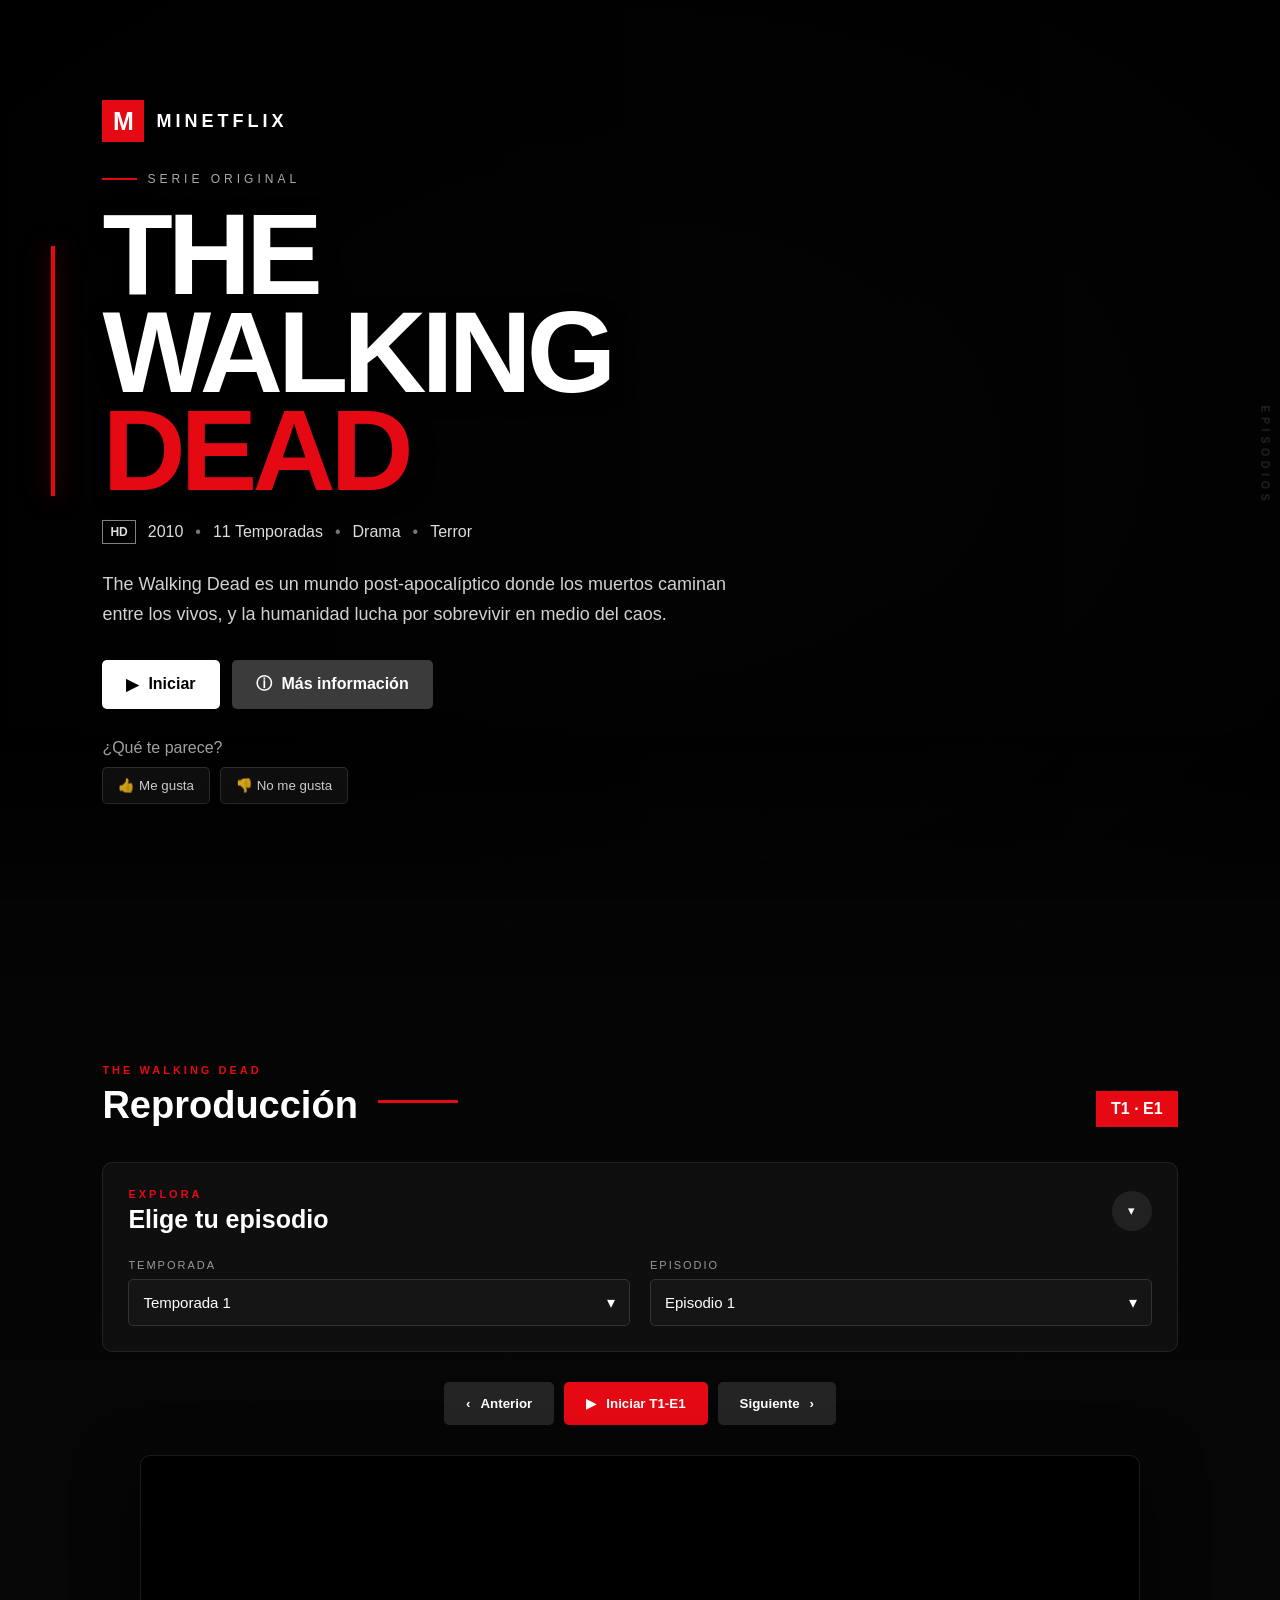
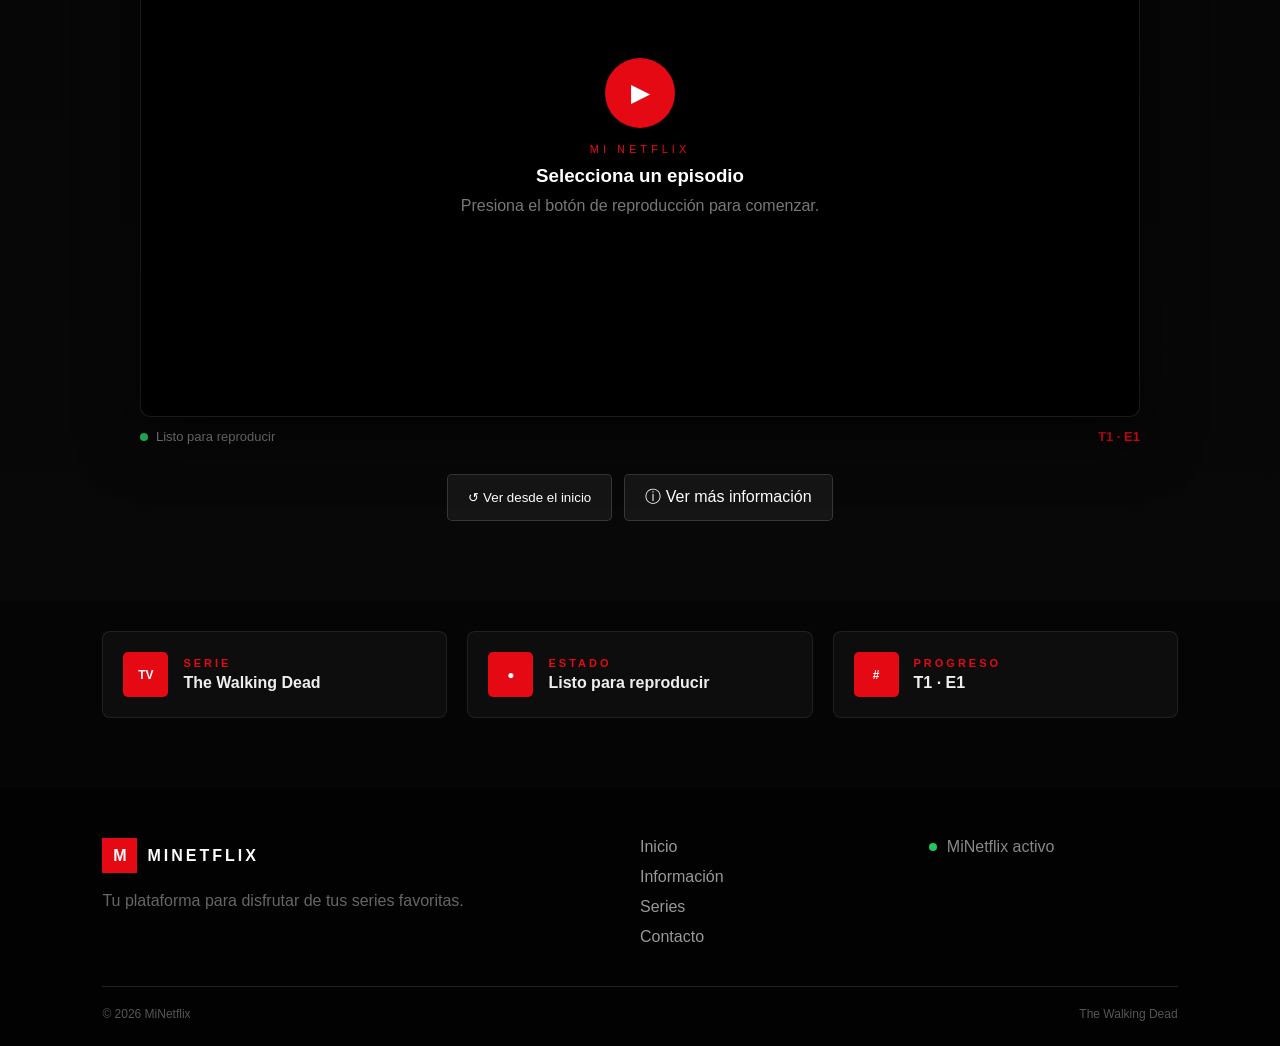
==== Serie1/index.html @ 56faf39b "commit" ====
<!DOCTYPE html>
<html lang="es">

<head>

    <meta charset="UTF-8">

    <meta
        name="viewport"
        content="width=device-width, initial-scale=1.0"
    >

    <meta
        name="theme-color"
        content="#050505"
    >

    <meta
        name="description"
        content="The Walking Dead - MiNetflix"
    >

    <title>
        The Walking Dead | MiNetflix
    </title>

    <link
        rel="stylesheet"
        href="styles.css"
    >

</head>


<body>


    <!-- =========================================================
         FONDO / TRAILER
    ========================================================== -->

    <div class="video-trailer">

        <video
            id="trailer"
            autoplay
            loop
            muted
            playsinline
            preload="auto"
        >

            <source
                src="peli/The Walking.mp4"
                type="video/mp4"
            >

            Tu navegador no soporta video.

        </video>

        <div class="trailer-overlay"></div>

        <div class="trailer-vignette"></div>

    </div>



    <!-- =========================================================
         FONDO DEL VIDEO DEL EPISODIO
    ========================================================== -->

    <div
        class="video-background"
        id="videoBackground"
    >

        <video
            id="videoPlayer"
            muted
            playsinline
            preload="metadata"
        >

            <source
                src="peli/TEMPORADA 1/TH3 W4LK1N1x01.mp4"
                type="video/mp4"
            >

        </video>

        <div class="background-overlay"></div>

    </div>



    <!-- =========================================================
         CONTENEDOR PRINCIPAL
    ========================================================== -->

    <main class="serie-container">



        <!-- =====================================================
             HERO
        ====================================================== -->

        <section class="hero-section">


            <!-- Línea decorativa lateral -->

            <div class="hero-red-line"></div>



            <div class="hero-content">


                <!-- =================================================
                     MARCA
                ================================================== -->

                <div class="serie-brand">

                    <span class="brand-mark">
                        M
                    </span>

                    <span class="brand-name">
                        MINETFLIX
                    </span>

                </div>



                <!-- =================================================
                     SERIE ORIGINAL
                ================================================== -->

                <div class="original-label">

                    <span class="original-line"></span>

                    <span>
                        SERIE ORIGINAL
                    </span>

                </div>



                <!-- =================================================
                     TITULO
                ================================================== -->

                <h1 class="serie-title">

                    <span>
                        THE
                    </span>

                    <span>
                        WALKING
                    </span>

                    <span>
                        DEAD
                    </span>

                </h1>



                <!-- =================================================
                     META
                ================================================== -->

                <div class="serie-meta">


                    <span class="quality">
                        HD
                    </span>


                    <span>
                        2010
                    </span>


                    <span class="dot">
                        •
                    </span>


                    <span>
                        11 Temporadas
                    </span>


                    <span class="dot">
                        •
                    </span>


                    <span>
                        Drama
                    </span>


                    <span class="dot">
                        •
                    </span>


                    <span>
                        Terror
                    </span>


                </div>



                <!-- =================================================
                     DESCRIPCION
                ================================================== -->

                <div class="serie-description">

                    <p>
                        The Walking Dead es un mundo post-apocalíptico
                        donde los muertos caminan entre los vivos,
                        y la humanidad lucha por sobrevivir en medio
                        del caos.
                    </p>

                </div>



                <!-- =================================================
                     ACCIONES PRINCIPALES
                ================================================== -->

                <div class="hero-actions">


                    <button
                        id="heroStartButton"
                        class="hero-play-button"
                        onclick="startEpisode()"
                        type="button"
                    >

                        <span class="play-symbol">
                            ▶
                        </span>

                        <strong id="heroStartButtonText">
                            Iniciar
                        </strong>

                    </button>



                    <a
                        href="./episodios/Untitled-1.html"
                        class="hero-info-button"
                    >

                        <span class="info-symbol">
                            ⓘ
                        </span>

                        <span>
                            Más información
                        </span>

                    </a>


                </div>



                <!-- =================================================
                     REACCIONES
                ================================================== -->

                <div class="reaction-area">


                    <span class="reaction-question">
                        ¿Qué te parece?
                    </span>


                    <div class="like-dislike-buttons">


                        <button
                            id="likeButton"
                            class="reaction-button"
                            type="button"
                            onclick="setReaction('like')"
                        >

                            <span class="reaction-icon">
                                👍
                            </span>

                            <span>
                                Me gusta
                            </span>

                        </button>



                        <button
                            id="dislikeButton"
                            class="reaction-button"
                            type="button"
                            onclick="setReaction('dislike')"
                        >

                            <span class="reaction-icon">
                                👎
                            </span>

                            <span>
                                No me gusta
                            </span>

                        </button>


                    </div>


                </div>


            </div>



            <!-- =================================================
                 FADE INFERIOR
            ================================================== -->

            <div class="hero-bottom-fade"></div>


        </section>



        <!-- =====================================================
             SECCION DE EPISODIOS
        ====================================================== -->

        <section class="episode-section">



            <!-- =================================================
                 CABECERA
            ================================================== -->

            <div class="section-heading">


                <div class="heading-left">


                    <span class="section-kicker">
                        THE WALKING DEAD
                    </span>


                    <div class="section-title-row">

                        <h2>
                            Reproducción
                        </h2>

                        <span class="heading-red-line"></span>

                    </div>


                </div>



                <div
                    class="current-episode-badge"
                    id="currentEpisodeBadge"
                >
                    T1 · E1
                </div>


            </div>



            <!-- =================================================
                 EXPLORADOR DE EPISODIOS
            ================================================== -->

            <div class="episode-explorer">


                <div class="explorer-header">


                    <div>


                        <span class="explorer-kicker">
                            EXPLORA
                        </span>


                        <h3>
                            Elige tu episodio
                        </h3>


                    </div>


                    <button
                        class="explorer-toggle"
                        type="button"
                        aria-label="Mostrar opciones"
                    >
                        ▾
                    </button>


                </div>



                <!-- =================================================
                     SELECTORES
                ================================================== -->

                <div class="episode-selectors">


                    <div class="selector-box">


                        <label for="seasonSelect">
                            TEMPORADA
                        </label>


                        <div class="select-wrapper">

                            <select
                                id="seasonSelect"
                                onchange="changeSeason()"
                            >
                            </select>

                            <span class="select-arrow">
                                ▾
                            </span>

                        </div>


                    </div>



                    <div class="selector-box">


                        <label for="episodeSelect">
                            EPISODIO
                        </label>


                        <div class="select-wrapper">

                            <select
                                id="episodeSelect"
                                onchange="changeEpisode()"
                            >
                            </select>

                            <span class="select-arrow">
                                ▾
                            </span>

                        </div>


                    </div>


                </div>


            </div>



            <!-- =================================================
                 CONTROLES DE EPISODIOS
            ================================================== -->

            <div
                id="controlsContainer"
                class="controls-container"
            >


                <button
                    class="episode-button secondary"
                    onclick="previousEpisode()"
                    type="button"
                    aria-label="Episodio anterior"
                >

                    <span class="button-icon">
                        ‹
                    </span>

                    <span>
                        Anterior
                    </span>

                </button>



                <button
                    id="startButton"
                    class="episode-button primary"
                    onclick="startEpisode()"
                    type="button"
                >

                    <span class="button-icon">
                        ▶
                    </span>

                    <span id="startButtonText">
                        Iniciar T1-E1
                    </span>

                </button>



                <button
                    class="episode-button secondary"
                    onclick="nextEpisode()"
                    type="button"
                    aria-label="Siguiente episodio"
                >

                    <span>
                        Siguiente
                    </span>

                    <span class="button-icon">
                        ›
                    </span>

                </button>


            </div>



            <!-- =================================================
                 REPRODUCTOR
            ================================================== -->

            <div class="player-section">


                <div
                    id="videoContainer"
                    class="video-container"
                >


                    <!--
                        TU JAVASCRIPT PUEDE INSERTAR EL VIDEO
                        AQUÍ COMO YA LO HACÍA.
                    -->


                    <div
                        class="player-placeholder"
                        id="playerPlaceholder"
                    >


                        <div class="placeholder-glow"></div>


                        <div class="placeholder-icon">
                            ▶
                        </div>


                        <span class="placeholder-label">
                            MI NETFLIX
                        </span>


                        <h3>
                            Selecciona un episodio
                        </h3>


                        <p>
                            Presiona el botón de reproducción
                            para comenzar.
                        </p>


                    </div>


                </div>



                <!-- Estado debajo del reproductor -->

                <div class="player-status-row">


                    <div class="player-status">


                        <span class="status-dot"></span>


                        <span id="playerStatusText">
                            Listo para reproducir
                        </span>


                    </div>



                    <div
                        class="player-current"
                        id="playerCurrent"
                    >
                        T1 · E1
                    </div>


                </div>


            </div>



            <!-- =================================================
                 ACCIONES INFERIORES
            ================================================== -->

            <div class="series-actions">


                <button
                    id="restartButton"
                    class="action-button"
                    onclick="restartToFirstEpisode()"
                    type="button"
                >

                    <span>
                        ↺
                    </span>

                    <span>
                        Ver desde el inicio
                    </span>

                </button>



                <a
                    href="./episodios/Untitled-1.html"
                    class="action-button info-action"
                >

                    <span>
                        ⓘ
                    </span>

                    <span>
                        Ver más información
                    </span>

                </a>


            </div>



        </section>



        <!-- =====================================================
             INFORMACION INFERIOR
        ====================================================== -->

        <section class="bottom-info">


            <div class="info-card">


                <div class="info-card-icon">
                    TV
                </div>


                <div class="info-card-content">


                    <span class="info-card-label">
                        SERIE
                    </span>


                    <strong>
                        The Walking Dead
                    </strong>


                </div>


            </div>



            <div class="info-card">


                <div class="info-card-icon status-icon">
                    ●
                </div>


                <div class="info-card-content">


                    <span class="info-card-label">
                        ESTADO
                    </span>


                    <strong id="watchStatus">
                        Listo para reproducir
                    </strong>


                </div>


            </div>



            <div class="info-card">


                <div class="info-card-icon">
                    #
                </div>


                <div class="info-card-content">


                    <span class="info-card-label">
                        PROGRESO
                    </span>


                    <strong id="progressText">
                        T1 · E1
                    </strong>


                </div>


            </div>


        </section>



        <!-- =====================================================
             MARCA DE AGUA / LATERAL
        ====================================================== -->

        <div class="episodes-side-label">
            EPISODIOS
        </div>

<!-- =========================================================
     FOOTER
========================================================= -->

<footer class="site-footer">

    <div class="footer-inner">

        <!-- MARCA -->

        <div class="footer-brand">

            <div class="footer-logo">

                <span class="footer-logo-mark">
                    M
                </span>

                <span class="footer-logo-text">
                    MINETFLIX
                </span>

            </div>

            <p class="footer-description">
                Tu plataforma para disfrutar de tus series
                favoritas.
            </p>

        </div>


        <!-- ENLACES -->

        <div class="footer-links">

            <a
                href="./index.html"
                class="footer-link"
            >
                Inicio
            </a>

            <a
                href="./episodios/Untitled-1.html"
                class="footer-link"
            >
                Información
            </a>

            <a
                href="#"
                class="footer-link"
            >
                Series
            </a>

            <a
                href="#"
                class="footer-link"
            >
                Contacto
            </a>

        </div>


        <!-- ESTADO -->

        <div class="footer-status">

            <span class="footer-status-dot"></span>

            <span>
                MiNetflix activo
            </span>

        </div>

    </div>


    <!-- LINEA -->

    <div class="footer-divider"></div>


    <!-- PARTE INFERIOR -->

    <div class="footer-bottom">

        <span>
            © 2026 MiNetflix
        </span>

        <span>
            The Walking Dead
        </span>

    </div>

  </footer>

    </main>



<!-- =====================================================
     JAVASCRIPT
====================================================== -->

<script>

const currentSeries = 'serie1';


const series = {

    serie1: [

        [

            'https://drive.google.com/file/d/10iwokJQTSfM4sMKeqRSfBfL3UiuZ5xJe/preview',

            'https://drive.google.com/file/d/1sa1iv9ZF-YVDRFaNLY4q-31tqRcF4Ok9/preview',

            'https://drive.google.com/file/d/1CRsCkE2aUjQfQ7mSIPUBDTTz7j-4poSt/preview',

            'https://drive.google.com/file/d/1E1PRClq9_tDZxxZ_yXZrAjKvzoMj4Lpq/preview',

            'https://drive.google.com/file/d/1K-YXMC4PB3Mpvi-6TZPH2fsUYoED3VcG/preview',

            'https://drive.google.com/file/d/1BsfJGBmIJZTt4QFh2Zu01-hW89koo1vU/preview'

        ],


        [

            'https://drive.google.com/file/d/1FMcT_o4X1m-YQJeloquHrmCdRryrX4Re/preview',

            'https://drive.google.com/file/d/1brmJuHJm5Vy5YcfAAF1fON4nQMiNaOe4/preview',

            'https://drive.google.com/file/d/1mdIr1y6ljEHnJG77ALxEmU_DGynnJHRE/preview',

            'https://drive.google.com/file/d/10Fjv5yZsKif4nwOcHjk6Jx3yGflj9Uoa/preview',

            'https://drive.google.com/file/d/1ZLbQFUeb9IsoXqxc2a3Iq9fPx0fIYelL/preview',

            'https://drive.google.com/file/d/1dsKO2xrlLY9yPMI8jWvkgridg1a-Ul6x/preview',

            'https://drive.google.com/file/d/1etxT9gpXdImzngdFavYj4PfXBvxBVS0z/preview',

            'https://drive.google.com/file/d/1C00Qr-4EaV0z208dLxE38sFjQ0lyrq4Y/preview',

            'https://drive.google.com/file/d/1aaNCXRurnrNEeO2SlxvVrzYXFRMH_F6z/preview',

            'https://drive.google.com/file/d/1lMsuXRCfNyTzYyyX6A5r_6qZtwxobl0T/preview',

            'https://drive.google.com/file/d/1LN1D0yM5krZvchCEZpotJz8Adekak2Iy/preview',

            'https://drive.google.com/file/d/1lZir9Oz-9gqvIMqM7B9e--dVGraRBUb4/preview',

            'https://drive.google.com/file/d/1j0tvdUf6EvBcbndSq-fDMtHc4_JQ5jc5/preview'

        ],


        [

            'https://drive.google.com/file/d/1nLYdRWu6t1ywKEY_8gCMOXzPVw6bx6ks/preview',

            'https://drive.google.com/file/d/17KdvbnPh0YDO6zmgDvZUWiiy853jCfRx/preview',

            'https://drive.google.com/file/d/1bvBf4TTN63L93PF6MXm-Efz7j9kf8d1H/preview',

            'https://drive.google.com/file/d/1tL3xGYF_iaCDcZK8vrBc55voPWi6oZAA/preview',

            'https://drive.google.com/file/d/1i68N9Tvorh70mirWLNW9RxKmDG291PGB/preview',

            'https://drive.google.com/file/d/1bgktLFYlRAIBYXUyifHhDvf8ipVoENRi/preview',

            'https://drive.google.com/file/d/1unwjed_yfCHLnZsRcDM8ua3IuAEIkaVd/preview',

            'https://drive.google.com/file/d/1nVhLkn0E11sjl9cePCk0Gg1hjAcNoB1A/preview',

            'https://drive.google.com/file/d/1eByDIKtCA8wEUyFdxQQRmnT4ySwQn2Pg/preview',

            'https://drive.google.com/file/d/1R9oLhSDemJP-_2k8NF0wio9Kwsw46gTt/preview',

            'https://drive.google.com/file/d/1MWPymtjw9EB22odjJIJEUeWB_ygEjy7M/preview',

            'https://drive.google.com/file/d/1GYI2djBEDFTzBsYqWSIRs2tQO4yuDrxh/preview',

            'https://drive.google.com/file/d/1gBMOMpri1AUrkXkxgshU1EMlIZwo2oj7/preview',

            'https://drive.google.com/file/d/1IBmNDq1Pzg6AAIjWrdtg9EhDxKC4SgFT/preview',

            'https://drive.google.com/file/d/14v2sN8jGmBnls7tjgTIjdiF_pDv_YFXb/preview',

            'https://drive.google.com/file/d/1_psdIMGSM117wfIAe2h80Zj8CpP3t3wd/preview'

        ],


        [

            'https://drive.google.com/file/d/1i1vyb8c2UJq4QW0jfO96DNXGcAJMFYsG/preview',

            'https://drive.google.com/file/d/1EREYUv7NPOLaIBWfwUPxANpuNuRRVMMH/preview',

            'https://drive.google.com/file/d/1pUVLiW0rV1JnM5pO6cYb_Bs6iqGM1n2W/preview',

            'https://drive.google.com/file/d/1mu3ena4txIGTLNVg5iCrCL17C6WMCJ6Q/preview',

            'https://drive.google.com/file/d/1TcgAog4pwBeGks3DCfgGPujSAcvqinPl/preview',

            'https://drive.google.com/file/d/1pmGhqtgzFKa--liJNv4EKLUG6147q9tN/preview',

            'https://drive.google.com/file/d/1AIrsWBLzPiKq4EqOFTpniXl-OFMV-4I6/preview',

            'https://drive.google.com/file/d/1_lh2DuesbyO2EHK9iP2L49KNweTpS78j/preview',

            'https://drive.google.com/file/d/1nhSYctpatL22deYg2DEGEB7_SZL22TIE/preview',

            'https://drive.google.com/file/d/1d5ny61aoUnNL5RzZig0BZ6clCnDzoIHA/preview',

            'https://drive.google.com/file/d/1SpRCWhd7nOdDrdCiAmA8NE_GG2LAwp4f/preview',

            'https://drive.google.com/file/d/1afHcsxWPueBWzuu8-Vb6g9kcW6I1S5N9/preview',

            'https://drive.google.com/file/d/17MfYuTK0juquVEGenDM_nlZQsCuvKVre/preview',

            'https://drive.google.com/file/d/1E6sHZ_KIWxc9GVWTpIDIQrpsjMHhV4cj/preview',

            'https://drive.google.com/file/d/1WEU94g8j5zIjefXIG56cptN6gYwOdhGT/preview',

            'https://drive.google.com/file/d/1T0ZNys-Vju0yFUmwuqNJJhX8ExDSyw0P/preview'

        ],


        [

            'https://drive.google.com/file/d/1yW5YGH2qmkM-BC_g9FDgzJsvfZLtNPAU/preview',

            'https://drive.google.com/file/d/11Bl3vicSzapkWyEo-Y8aGTWlnNfmKV8v/preview',

            'https://drive.google.com/file/d/1QwUqyBKoMrXAf1EAlOcHQxxJIld_NshJ/preview',

            'https://drive.google.com/file/d/1qpyC0JnpI7mPlqdiEL0ECcCBbFQJFzpd/preview',

            'https://drive.google.com/file/d/1ocx_T9gnMylEPmNeWKBLo_Q5Ffek4E0H/preview',

            'https://drive.google.com/file/d/1-imzrpHjPJy8szTKe9kpZ32B_XmrRiEk/preview'

        ],


        [

            'https://drive.google.com/file/d/1kI6YSFp3V49qO3lQRlq4DDVSNjlfx1Po/preview',

            'https://drive.google.com/file/d/1k4YNBCZB1BA0B_X_7ofdKhF01CpOUm77/preview',

            'https://drive.google.com/file/d/1ddeWw1yGAxzoXeQQQjjMNU_RVvmKOXUG/preview',

            'https://drive.google.com/file/d/1drDMz_5A6MsMIlNlK0lj_W08GgWrxJnX/preview',

            'https://drive.google.com/file/d/1xGJWSTpgNHSHalujZhZ-1udXfbIyUpmD/preview',

            'https://drive.google.com/file/d/1q3lRr9Om11cbWGiFV8Za7ac5dmZYjNop/preview',

            'https://drive.google.com/file/d/1-hhfIM4qMoZzY8xN_A1YMzNw5zJXQ8qo/preview',

            'https://drive.google.com/file/d/1t84qqQyYTGJE89kr_xpRBqg_m5CyRfy5/preview',

            'https://drive.google.com/file/d/1ssc7Uq7f-OIYTM90WHSiE4dXm1Zt7Jxs/preview',

            'https://drive.google.com/file/d/1Ddpia9odzA7vVRH-te9KGjgRpFo2d7Qt/preview',

            'https://drive.google.com/file/d/1AiW2iVMEpJWkf5EKw9NDt-Kx8FvPPawJ/preview',

            'https://drive.google.com/file/d/1y9uMW1Hv3Jtuxuvdvo_U0iIB9q7Gnpfc/preview',

            'https://drive.google.com/file/d/1C3LYlrgy21kR4vBjXmzfOXrbMFIbkGAi/preview',

            'https://drive.google.com/file/d/14UKjc2axj9Diab6VdslmkHTrCpFicivQ/preview',

            'https://drive.google.com/file/d/18lmMoWJdzA8RKfu0jm0NXec40appWRsc/preview',

            'https://drive.google.com/file/d/1RaydkvXAjiQvb9fIIcCKQV-dRJFCU0ll/preview'

        ]

    ]

};



let currentEpisode =
    getCurrentEpisode();


let currentVideo = null;



/* =====================================================
   TOTAL DE EPISODIOS
====================================================== */

function getTotalEpisodes() {

    return series[currentSeries].reduce(
        (total, season) => total + season.length,
        0
    );

}



/* =====================================================
   EPISODIO GUARDADO
====================================================== */

function getCurrentEpisode() {

    const saved =
        localStorage.getItem(
            `${currentSeries}_currentEpisode`
        );

    const number =
        saved ? parseInt(saved, 10) : 1;

    if (
        !Number.isFinite(number) ||
        number < 1 ||
        number > getTotalEpisodes()
    ) {

        return 1;

    }

    return number;

}



/* =====================================================
   GUARDAR EPISODIO
====================================================== */

function saveCurrentEpisode() {

    localStorage.setItem(
        `${currentSeries}_currentEpisode`,
        currentEpisode
    );

}



/* =====================================================
   OBTENER TEMPORADA / EPISODIO
====================================================== */

function getEpisodeInfo(globalEpisode) {

    let remaining =
        globalEpisode;

    for (
        let seasonIndex = 0;
        seasonIndex < series[currentSeries].length;
        seasonIndex++
    ) {

        const season =
            series[currentSeries][seasonIndex];


        if (
            remaining <= season.length
        ) {

            return {

                seasonIndex,

                episodeIndex:
                    remaining - 1

            };

        }


        remaining -= season.length;

    }


    return {

        seasonIndex: 0,

        episodeIndex: 0

    };

}



/* =====================================================
   CONVERTIR TEMPORADA + EPISODIO
   A NUMERO GLOBAL
====================================================== */

function getGlobalEpisode(
    seasonIndex,
    episodeIndex
) {

    let number = 0;


    for (
        let i = 0;
        i < seasonIndex;
        i++
    ) {

        number +=
            series[currentSeries][i].length;

    }


    number +=
        episodeIndex + 1;


    return number;

}



/* =====================================================
   CREAR SELECTOR DE TEMPORADAS
====================================================== */

function populateSeasonSelect() {

    const select =
        document.getElementById(
            'seasonSelect'
        );


    select.innerHTML = '';


    series[currentSeries].forEach(
        (season, index) => {

            const option =
                document.createElement(
                    'option'
                );


            option.value =
                index;


            option.textContent =
                `Temporada ${index + 1}`;


            select.appendChild(option);

        }
    );

}



/* =====================================================
   CREAR SELECTOR DE EPISODIOS
====================================================== */

function populateEpisodeSelect(
    seasonIndex,
    selectedEpisode = null
) {

    const select =
        document.getElementById(
            'episodeSelect'
        );


    select.innerHTML = '';


    const season =
        series[currentSeries][seasonIndex];


    season.forEach(
        (video, index) => {

            const option =
                document.createElement(
                    'option'
                );


            option.value =
                index;


            option.textContent =
                `Episodio ${index + 1}`;


            select.appendChild(option);

        }
    );


    if (
        selectedEpisode !== null
    ) {

        select.value =
            selectedEpisode;

    }

}



/* =====================================================
   ACTUALIZAR SELECTORES
====================================================== */

function updateSelectors() {

    const info =
        getEpisodeInfo(
            currentEpisode
        );


    const seasonSelect =
        document.getElementById(
            'seasonSelect'
        );


    seasonSelect.value =
        info.seasonIndex;


    populateEpisodeSelect(
        info.seasonIndex,
        info.episodeIndex
    );

}



/* =====================================================
   CAMBIAR TEMPORADA
====================================================== */

function changeSeason() {

    const seasonSelect =
        document.getElementById(
            'seasonSelect'
        );


    const seasonIndex =
        parseInt(
            seasonSelect.value,
            10
        );


    if (
        !Number.isFinite(seasonIndex)
    ) {

        return;

    }


    populateEpisodeSelect(
        seasonIndex,
        0
    );


    currentEpisode =
        getGlobalEpisode(
            seasonIndex,
            0
        );


    saveCurrentEpisode();

    updateInterface();

}



/* =====================================================
   CAMBIAR EPISODIO
====================================================== */

function changeEpisode() {

    const seasonSelect =
        document.getElementById(
            'seasonSelect'
        );


    const episodeSelect =
        document.getElementById(
            'episodeSelect'
        );


    const seasonIndex =
        parseInt(
            seasonSelect.value,
            10
        );


    const episodeIndex =
        parseInt(
            episodeSelect.value,
            10
        );


    if (
        !Number.isFinite(seasonIndex) ||
        !Number.isFinite(episodeIndex)
    ) {

        return;

    }


    currentEpisode =
        getGlobalEpisode(
            seasonIndex,
            episodeIndex
        );


    saveCurrentEpisode();

    updateInterface();

}



/* =====================================================
   INICIAR EPISODIO
====================================================== */

function startEpisode() {

    loadVideo(
        currentEpisode
    );


    const status =
        document.getElementById(
            'watchStatus'
        );


    status.textContent =
        'Reproduciendo';


    const heroButton =
        document.getElementById(
            'heroStartButton'
        );


    if (heroButton) {

        heroButton.innerHTML =
            `
            <span>▶</span>
            <strong>Reanudar</strong>
            `;

    }

}



/* =====================================================
   CARGAR VIDEO
====================================================== */

function loadVideo(
    episodeNumber
) {

    const info =
        getEpisodeInfo(
            episodeNumber
        );


    const url =
        series[currentSeries]
            [info.seasonIndex]
            [info.episodeIndex];


    const videoContainer =
        document.getElementById(
            'videoContainer'
        );


    videoContainer.innerHTML = '';


    const iframe =
        document.createElement(
            'iframe'
        );


    iframe.src =
        url;


    iframe.allow =
        'accelerometer; autoplay; clipboard-write; encrypted-media; gyroscope; picture-in-picture; fullscreen';


    iframe.setAttribute(
        'allowfullscreen',
        'true'
    );


    iframe.setAttribute(
        'loading',
        'lazy'
    );


    videoContainer.appendChild(
        iframe
    );


    videoContainer.classList.add(
        'is-playing'
    );


    currentVideo =
        iframe;


    currentEpisode =
        episodeNumber;


    saveCurrentEpisode();


    updateInterface();


    document.getElementById(
        'watchStatus'
    ).textContent =
        'Reproduciendo';


    setTimeout(
        () => {

            document.getElementById(
                'episodeSection'
            ).scrollIntoView({
                behavior: 'smooth',
                block: 'start'
            });

        },
        100
    );

}



/* =====================================================
   ANTERIOR
====================================================== */

function previousEpisode() {

    if (
        currentEpisode > 1
    ) {

        currentEpisode--;

        saveCurrentEpisode();

        updateInterface();

    }

}



/* =====================================================
   SIGUIENTE
====================================================== */

function nextEpisode() {

    const total =
        getTotalEpisodes();


    if (
        currentEpisode < total
    ) {

        currentEpisode++;

        saveCurrentEpisode();

        updateInterface();

    }

}



/* =====================================================
   REINICIAR
====================================================== */

function restartToFirstEpisode() {

    currentEpisode = 1;

    saveCurrentEpisode();

    updateInterface();


    const videoContainer =
        document.getElementById(
            'videoContainer'
        );


    videoContainer.innerHTML =
        `
        <div
            class="player-placeholder"
            id="playerPlaceholder"
        >

            <div class="placeholder-icon">
                ▶
            </div>

            <h3>
                Selecciona un episodio
            </h3>

            <p>
                Presiona el botón de reproducción
                para comenzar.
            </p>

        </div>
        `;


    videoContainer.classList.remove(
        'is-playing'
    );


    currentVideo =
        null;


    document.getElementById(
        'watchStatus'
    ).textContent =
        'Listo para reproducir';


    const heroButton =
        document.getElementById(
            'heroStartButton'
        );


    heroButton.innerHTML =
        `
        <span>▶</span>
        <strong>Iniciar</strong>
        `;

}



/* =====================================================
   ACTUALIZAR BOTON PRINCIPAL
====================================================== */

function updateStartButton() {

    const button =
        document.getElementById(
            'startButton'
        );


    const text =
        document.getElementById(
            'startButtonText'
        );


    const info =
        getEpisodeInfo(
            currentEpisode
        );


    const seasonNumber =
        info.seasonIndex + 1;


    const episodeNumber =
        info.episodeIndex + 1;


    if (
        currentEpisode === 1
    ) {

        text.textContent =
            `Iniciar T${seasonNumber}-E${episodeNumber}`;

    } else {

        text.textContent =
            `Reanudar T${seasonNumber}-E${episodeNumber}`;

    }


    button.setAttribute(
        'aria-label',
        text.textContent
    );

}



/* =====================================================
   ACTUALIZAR BADGE
====================================================== */

function updateBadge() {

    const info =
        getEpisodeInfo(
            currentEpisode
        );


    const badge =
        document.getElementById(
            'currentEpisodeBadge'
        );


    badge.textContent =
        `T${info.seasonIndex + 1} · E${info.episodeIndex + 1}`;

}



/* =====================================================
   ACTUALIZAR PROGRESO
====================================================== */

function updateProgress() {

    const info =
        getEpisodeInfo(
            currentEpisode
        );


    const progress =
        document.getElementById(
            'progressText'
        );


    progress.textContent =
        `T${info.seasonIndex + 1} · E${info.episodeIndex + 1}`;

}



/* =====================================================
   ACTUALIZAR TODO
====================================================== */

function updateInterface() {

    updateStartButton();

    updateBadge();

    updateProgress();

    updateSelectors();

}



/* =====================================================
   LIKE / DISLIKE
====================================================== */

function setReaction(
    reaction
) {

    const likeButton =
        document.getElementById(
            'likeButton'
        );


    const dislikeButton =
        document.getElementById(
            'dislikeButton'
        );


    likeButton.classList.remove(
        'active'
    );


    dislikeButton.classList.remove(
        'active'
    );


    if (
        reaction === 'like'
    ) {

        likeButton.classList.add(
            'active'
        );


        localStorage.setItem(
            'serie1_reaction',
            'like'
        );

    }


    if (
        reaction === 'dislike'
    ) {

        dislikeButton.classList.add(
            'active'
        );


        localStorage.setItem(
            'serie1_reaction',
            'dislike'
        );

    }

}



/* =====================================================
   CARGAR REACCION
====================================================== */

function loadReaction() {

    const reaction =
        localStorage.getItem(
            'serie1_reaction'
        );


    if (
        reaction === 'like'
    ) {

        document.getElementById(
            'likeButton'
        ).classList.add(
            'active'
        );

    }


    if (
        reaction === 'dislike'
    ) {

        document.getElementById(
            'dislikeButton'
        ).classList.add(
            'active'
        );

    }

}



/* =====================================================
   ESCAPE
====================================================== */

document.addEventListener(
    'keydown',
    function(event) {

        if (
            event.key === 'Escape'
        ) {

            const videoContainer =
                document.getElementById(
                    'videoContainer'
                );


            videoContainer.innerHTML =
                `
                <div
                    class="player-placeholder"
                    id="playerPlaceholder"
                >

                    <div class="placeholder-icon">
                        ▶
                    </div>

                    <h3>
                        Selecciona un episodio
                    </h3>

                    <p>
                        Presiona el botón de reproducción
                        para comenzar.
                    </p>

                </div>
                `;


            videoContainer.classList.remove(
                'is-playing'
            );


            currentVideo =
                null;


            document.getElementById(
                'watchStatus'
            ).textContent =
                'Listo para reproducir';

        }

    }
);



/* =====================================================
   INICIO
====================================================== */

window.addEventListener(
    'DOMContentLoaded',
    function() {

        populateSeasonSelect();

        updateInterface();

        loadReaction();

    }
);

</script>


</body>
</html>
---- Serie1/styles.css ----
/* =========================================================
RESET
========================================================= */

* {
    margin: 0;
    padding: 0;
    box-sizing: border-box;
}

html {
    scroll-behavior: smooth;
}

body {
    font-family:
        Arial,
        Helvetica,
        sans-serif;

    background: #050505;

    color: #ffffff;

    min-height: 100vh;

    overflow-x: hidden;
}



/* =========================================================
TRAILER
========================================================= */

.video-trailer {
    position: fixed;

    inset: 0;

    width: 100%;

    height: 100vh;

    z-index: 0;

    overflow: hidden;

    background: #050505;
}

.video-trailer video {
    position: absolute;

    top: 0;

    left: 0;

    width: 100%;

    height: 100%;

    object-fit: cover;

    display: block;

    z-index: 0;
}

.trailer-overlay {
    position: absolute;

    inset: 0;

    background:
        linear-gradient(
            90deg,
            rgba(0,0,0,.95),
            rgba(0,0,0,.50),
            rgba(0,0,0,.20)
        );

    z-index: 1;
}

.trailer-vignette {
    position: absolute;

    inset: 0;

    background:
        radial-gradient(
            ellipse at center,
            transparent 20%,
            rgba(0,0,0,.85) 100%
        );

    z-index: 2;

    pointer-events: none;
}



/* =========================================================
FONDO DEL VIDEO
========================================================= */

.video-background {
    position: fixed;

    inset: 0;

    z-index: -9;

    display: none;
}

.video-background video {
    width: 100%;

    height: 100%;

    object-fit: cover;
}

.background-overlay {
    position: absolute;

    inset: 0;

    background:
        rgba(0,0,0,.65);
}



/* =========================================================
CONTENEDOR
========================================================= */

.serie-container {
    position: relative;

    width: 100%;

    min-height: 100vh;

    z-index: 1;
}



/* =========================================================
HERO
========================================================= */

.hero-section {
    position: relative;

    min-height: 850px;

    display: flex;

    align-items: center;

    padding:
        100px
        8%
        180px;
}

.hero-red-line {
    position: absolute;

    left: 4%;

    top: 25%;

    width: 4px;

    height: 250px;

    background: #e50914;

    box-shadow:
        0 0 25px
        rgba(229,9,20,.6);
}

.hero-content {
    max-width: 750px;
}

.serie-brand {
    display: flex;

    align-items: center;

    gap: 12px;

    margin-bottom: 30px;
}

.brand-mark {
    width: 42px;

    height: 42px;

    display: flex;

    align-items: center;

    justify-content: center;

    background: #e50914;

    font-size: 25px;

    font-weight: 900;
}

.brand-name {
    font-weight: 900;

    letter-spacing: 4px;

    font-size: 18px;
}

.original-label {
    display: flex;

    align-items: center;

    gap: 10px;

    font-size: 12px;

    letter-spacing: 4px;

    color: #aaa;
}

.original-line {
    width: 35px;

    height: 2px;

    background: #e50914;
}



/* =========================================================
TITULO
========================================================= */

.serie-title {
    display: flex;

    flex-direction: column;

    margin:
        20px
        0;

    font-size:
        clamp(
            60px,
            9vw,
            125px
        );

    line-height: .85;

    font-weight: 900;

    letter-spacing: -5px;

    text-shadow:
        5px 5px 20px
        rgba(0,0,0,.8);
}

.serie-title span:last-child {
    color: #e50914;
}



/* =========================================================
META
========================================================= */

.serie-meta {
    display: flex;

    flex-wrap: wrap;

    align-items: center;

    gap: 12px;

    color: #ddd;

    margin-bottom: 25px;
}

.quality {
    border:
        1px solid
        rgba(255,255,255,.5);

    padding:
        4px 7px;

    font-size: 12px;

    font-weight: bold;
}

.dot {
    color: #777;
}



/* =========================================================
DESCRIPCION
========================================================= */

.serie-description {
    max-width: 650px;
}

.serie-description p {
    color: #d1d1d1;

    font-size: 18px;

    line-height: 1.7;
}



/* =========================================================
ACCIONES
========================================================= */

.hero-actions {
    display: flex;

    flex-wrap: wrap;

    gap: 12px;

    margin-top: 30px;
}

.hero-actions button,
.hero-actions a {
    border: none;

    text-decoration: none;

    cursor: pointer;

    display: flex;

    align-items: center;

    gap: 10px;

    padding:
        14px
        24px;

    border-radius: 5px;

    font-size: 16px;

    font-weight: bold;
}

.hero-play-button {
    background: #ffffff;

    color: #000000;
}

.hero-play-button:hover {
    background: #dddddd;

    transform: scale(1.03);
}

.hero-info-button {
    background:
        rgba(70,70,70,.85);

    color: white;
}

.hero-info-button:hover {
    background:
        rgba(100,100,100,.9);
}



/* =========================================================
REACCIONES
========================================================= */

.reaction-area {
    margin-top: 30px;
}

.reaction-question {
    display: block;

    color: #aaa;

    margin-bottom: 10px;
}

.like-dislike-buttons {
    display: flex;

    gap: 10px;
}

.reaction-button {
    background:
        rgba(20,20,20,.8);

    border:
        1px solid
        rgba(255,255,255,.15);

    color: white;

    padding:
        10px
        15px;

    border-radius: 5px;

    cursor: pointer;
}

.reaction-button:hover,
.reaction-button.selected {
    border-color: #e50914;

    background:
        rgba(229,9,20,.2);
}



/* =========================================================
FADE
========================================================= */

.hero-bottom-fade {
    position: absolute;

    bottom: 0;

    left: 0;

    width: 100%;

    height: 250px;

    background:
        linear-gradient(
            transparent,
            #050505
        );

    pointer-events: none;
}



/* =========================================================
EPISODIOS
========================================================= */

.episode-section {
    position: relative;

    padding:
        80px 8%;

    background:
        linear-gradient(
            #050505,
            #080808
        );
}

.section-heading {
    display: flex;

    justify-content: space-between;

    align-items: end;

    margin-bottom: 35px;
}

.section-kicker,
.explorer-kicker,
.info-card-label {
    display: block;

    color: #e50914;

    font-size: 11px;

    letter-spacing: 3px;

    font-weight: bold;
}

.section-title-row {
    display: flex;

    align-items: center;

    gap: 20px;
}

.section-title-row h2 {
    font-size: 38px;

    margin-top: 8px;
}

.heading-red-line {
    width: 80px;

    height: 3px;

    background: #e50914;
}

.current-episode-badge {
    background: #e50914;

    padding:
        9px 15px;

    font-weight: bold;
}



/* =========================================================
EXPLORADOR
========================================================= */

.episode-explorer {
    background:
        rgba(255,255,255,.04);

    border:
        1px solid
        rgba(255,255,255,.08);

    border-radius: 10px;

    padding: 25px;

    margin-bottom: 25px;
}

.explorer-header {
    display: flex;

    justify-content: space-between;

    align-items: center;
}

.explorer-header h3 {
    font-size: 25px;

    margin-top: 5px;
}

.explorer-toggle {
    border: none;

    background:
        rgba(255,255,255,.08);

    color: white;

    width: 40px;

    height: 40px;

    border-radius: 50%;

    cursor: pointer;
}

.episode-selectors {
    display: grid;

    grid-template-columns:
        repeat(
            2,
            1fr
        );

    gap: 20px;

    margin-top: 25px;
}

.episode-selectors.collapsed {
    display: none;
}

.selector-box label {
    display: block;

    font-size: 11px;

    letter-spacing: 2px;

    color: #999;

    margin-bottom: 8px;
}

.select-wrapper {
    position: relative;
}

.select-wrapper select {
    width: 100%;

    appearance: none;

    background: #151515;

    border:
        1px solid
        #333;

    color: white;

    padding:
        14px;

    border-radius: 5px;

    font-size: 15px;

    cursor: pointer;
}

.select-arrow {
    position: absolute;

    right: 15px;

    top: 50%;

    transform:
        translateY(-50%);

    pointer-events: none;
}



/* =========================================================
CONTROLES
========================================================= */

.controls-container {
    display: flex;

    justify-content: center;

    flex-wrap: wrap;

    gap: 10px;

    margin:
        30px 0;
}

.episode-button {
    border: none;

    padding:
        14px
        22px;

    border-radius: 5px;

    color: white;

    cursor: pointer;

    font-weight: bold;

    display: flex;

    align-items: center;

    gap: 10px;
}

.episode-button.primary {
    background: #e50914;
}

.episode-button.primary:hover {
    background: #b20710;
}

.episode-button.secondary {
    background:
        #242424;
}

.episode-button.secondary:hover {
    background:
        #333;
}



/* =========================================================
VIDEO
========================================================= */

.player-section {
    max-width: 1000px;

    margin:
        0 auto;
}

.video-container {
    position: relative;

    width: 100%;

    aspect-ratio: 16 / 9;

    background: #000;

    border-radius: 10px;

    overflow: hidden;

    border:
        1px solid
        rgba(255,255,255,.1);

    box-shadow:
        0 20px 60px
        rgba(0,0,0,.6);
}

.video-container iframe {
    width: 100%;

    height: 100%;

    border: none;
}

.player-placeholder {
    width: 100%;

    height: 100%;

    display: flex;

    flex-direction: column;

    align-items: center;

    justify-content: center;

    color: #888;

    text-align: center;
}

.placeholder-icon {
    width: 70px;

    height: 70px;

    border-radius: 50%;

    display: flex;

    align-items: center;

    justify-content: center;

    background:
        #e50914;

    color: white;

    font-size: 25px;

    margin-bottom: 15px;
}

.placeholder-label {
    font-size: 11px;

    letter-spacing: 4px;

    color: #e50914;
}

.player-placeholder h3 {
    color: white;

    margin:
        10px 0;
}

.player-placeholder p {
    color: #777;
}



/* =========================================================
ESTADO VIDEO
========================================================= */

.player-status-row {
    display: flex;

    justify-content: space-between;

    align-items: center;

    margin-top: 12px;

    color: #888;

    font-size: 13px;
}

.player-status {
    display: flex;

    align-items: center;

    gap: 8px;
}

.status-dot,
.footer-status-dot {
    width: 8px;

    height: 8px;

    border-radius: 50%;

    background: #22c55e;

    display: inline-block;
}

.player-current {
    color: #e50914;

    font-weight: bold;
}



/* =========================================================
ACCIONES INFERIORES
========================================================= */

.series-actions {
    display: flex;

    justify-content: center;

    flex-wrap: wrap;

    gap: 12px;

    margin-top: 30px;
}

.action-button {
    border:
        1px solid
        rgba(255,255,255,.15);

    background:
        #151515;

    color: white;

    text-decoration: none;

    padding:
        12px 20px;

    border-radius: 5px;

    cursor: pointer;
}

.action-button:hover {
    background:
        #242424;
}



/* =========================================================
INFO
========================================================= */

.bottom-info {
    display: grid;

    grid-template-columns:
        repeat(
            3,
            1fr
        );

    gap: 20px;

    padding:
        30px 8%
        70px;

    background: #050505;
}

.info-card {
    display: flex;

    align-items: center;

    gap: 15px;

    padding: 20px;

    background:
        rgba(255,255,255,.035);

    border:
        1px solid
        rgba(255,255,255,.08);

    border-radius: 8px;
}

.info-card-icon {
    min-width: 45px;

    height: 45px;

    display: flex;

    align-items: center;

    justify-content: center;

    border-radius: 5px;

    background:
        #e50914;

    font-size: 12px;

    font-weight: bold;
}

.info-card-content {
    display: flex;

    flex-direction: column;

    gap: 5px;
}

.info-card-content strong {
    color: #eee;
}



/* =========================================================
LATERAL
========================================================= */

.episodes-side-label {
    position: fixed;

    right: -35px;

    top: 50%;

    transform:
        rotate(90deg);

    color:
        rgba(255,255,255,.2);

    font-size: 10px;

    letter-spacing: 5px;

    pointer-events: none;
}



/* =========================================================
FOOTER
========================================================= */

footer {
    background: #020202;

    padding:
        50px 8% 25px;
}

.footer-inner {
    display: grid;

    grid-template-columns:
        2fr 1fr 1fr;

    gap: 40px;

    align-items: start;
}

.footer-logo {
    display: flex;

    align-items: center;

    gap: 10px;
}

.footer-logo-mark {
    width: 35px;

    height: 35px;

    display: flex;

    align-items: center;

    justify-content: center;

    background: #e50914;

    font-weight: bold;
}

.footer-logo-text {
    letter-spacing: 3px;

    font-weight: bold;
}

.footer-description {
    color: #666;

    margin-top: 15px;

    line-height: 1.6;
}

.footer-links {
    display: flex;

    flex-direction: column;

    gap: 12px;
}

.footer-link {
    color: #999;

    text-decoration: none;
}

.footer-link:hover {
    color: white;
}

.footer-status {
    display: flex;

    align-items: center;

    gap: 10px;

    color: #888;
}

.footer-divider {
    height: 1px;

    background:
        #222;

    margin:
        40px 0 20px;
}

.footer-bottom {
    display: flex;

    justify-content: space-between;

    color: #555;

    font-size: 12px;
}



/* =========================================================
RESPONSIVE
========================================================= */

@media (
    max-width: 768px
) {

    .hero-section {
        padding:
            80px 25px
            130px;

        min-height: 750px;
    }


    .hero-red-line {
        left: 12px;

        height: 180px;
    }


    .serie-title {
        font-size: 65px;
    }


    .serie-description p {
        font-size: 16px;
    }


    .episode-section {
        padding:
            60px 20px;
    }


    .episode-selectors {
        grid-template-columns:
            1fr;
    }


    .section-heading {
        align-items: flex-start;

        gap: 20px;
    }


    .section-title-row h2 {
        font-size: 30px;
    }


    .bottom-info {
        grid-template-columns:
            1fr;

        padding:
            30px 20px;
    }


    .footer-inner {
        grid-template-columns:
            1fr;
    }


    .footer-bottom {
        flex-direction: column;

        gap: 10px;
    }

}



@media (
    max-width: 480px
) {

    .serie-title {
        font-size: 52px;

        letter-spacing: -3px;
    }


    .serie-meta {
        font-size: 13px;
    }


    .hero-actions {
        flex-direction: column;

        align-items: stretch;
    }


    .hero-actions button,
    .hero-actions a {
        justify-content: center;
    }


    .controls-container {
        flex-direction: column;
    }


    .episode-button {
        justify-content: center;

        width: 100%;
    }


    .like-dislike-buttons {
        flex-direction: column;
    }


    .reaction-button {
        width: 100%;
    }

}
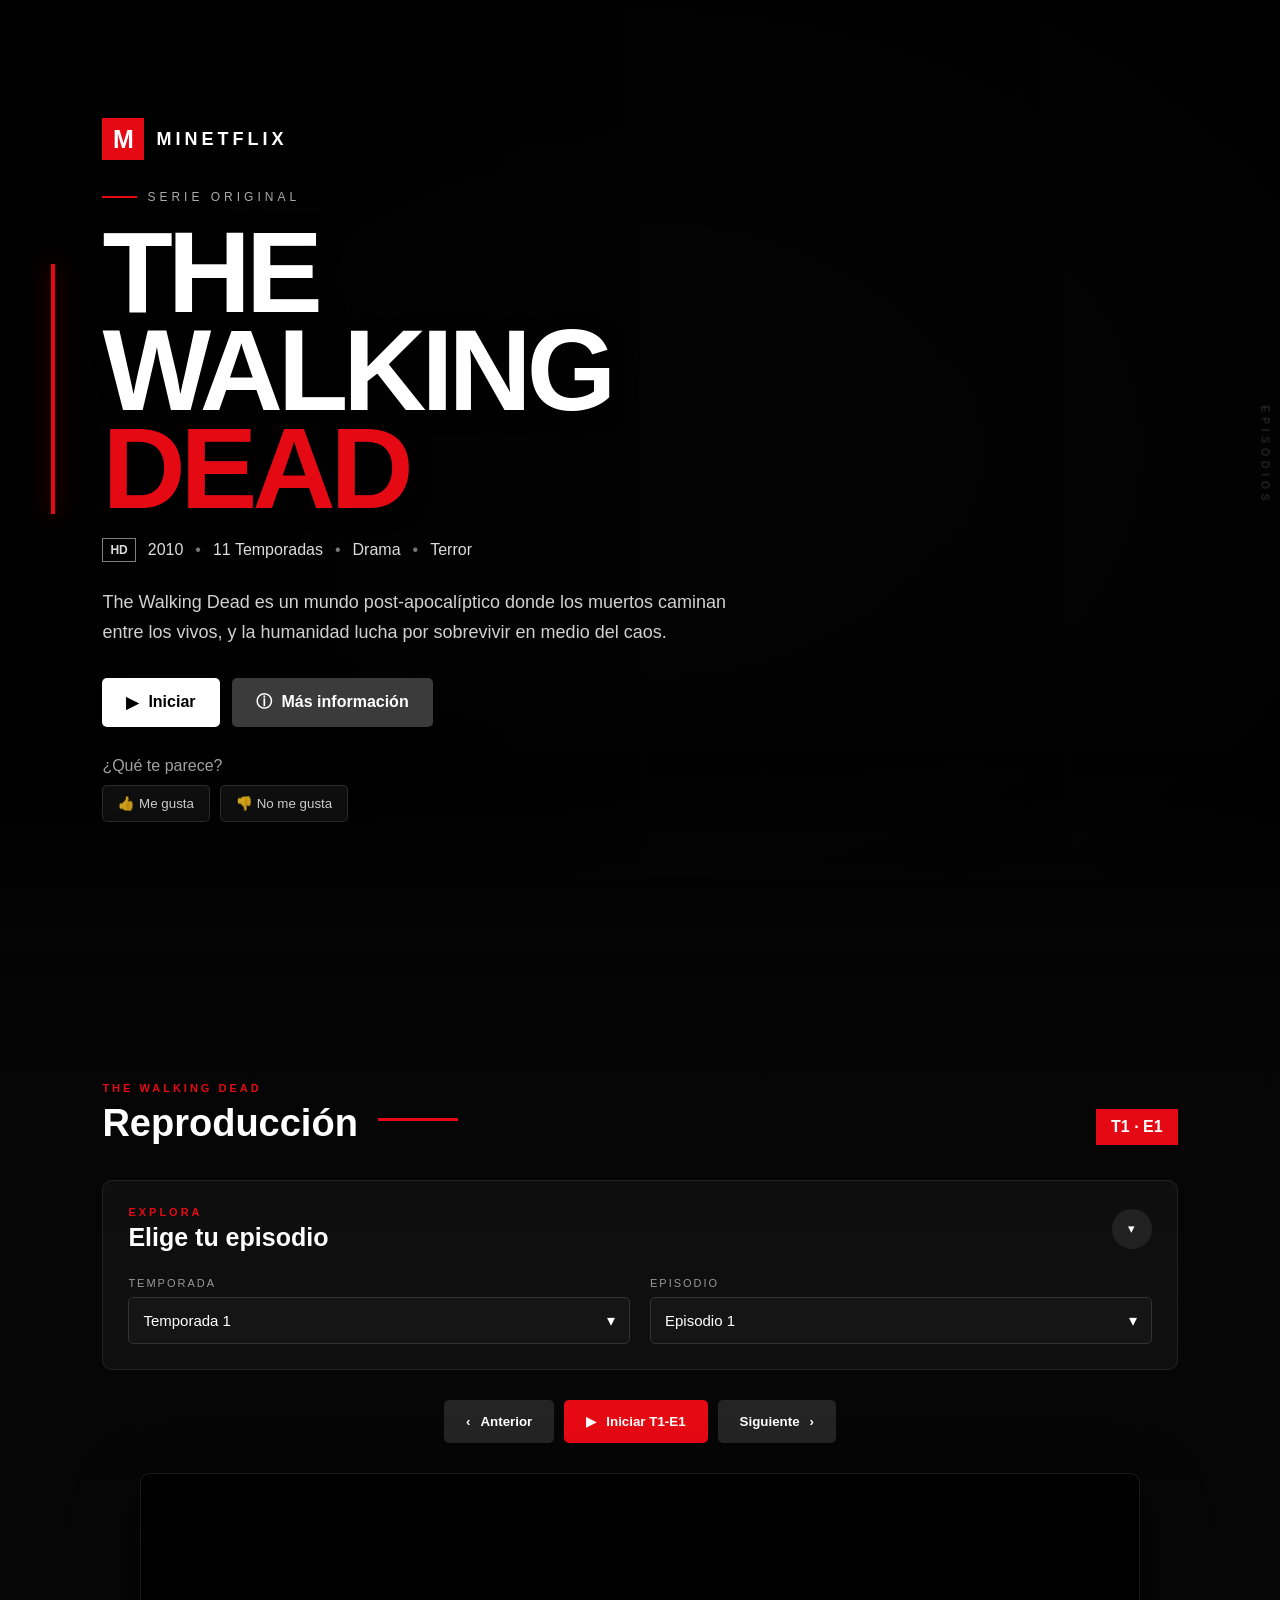
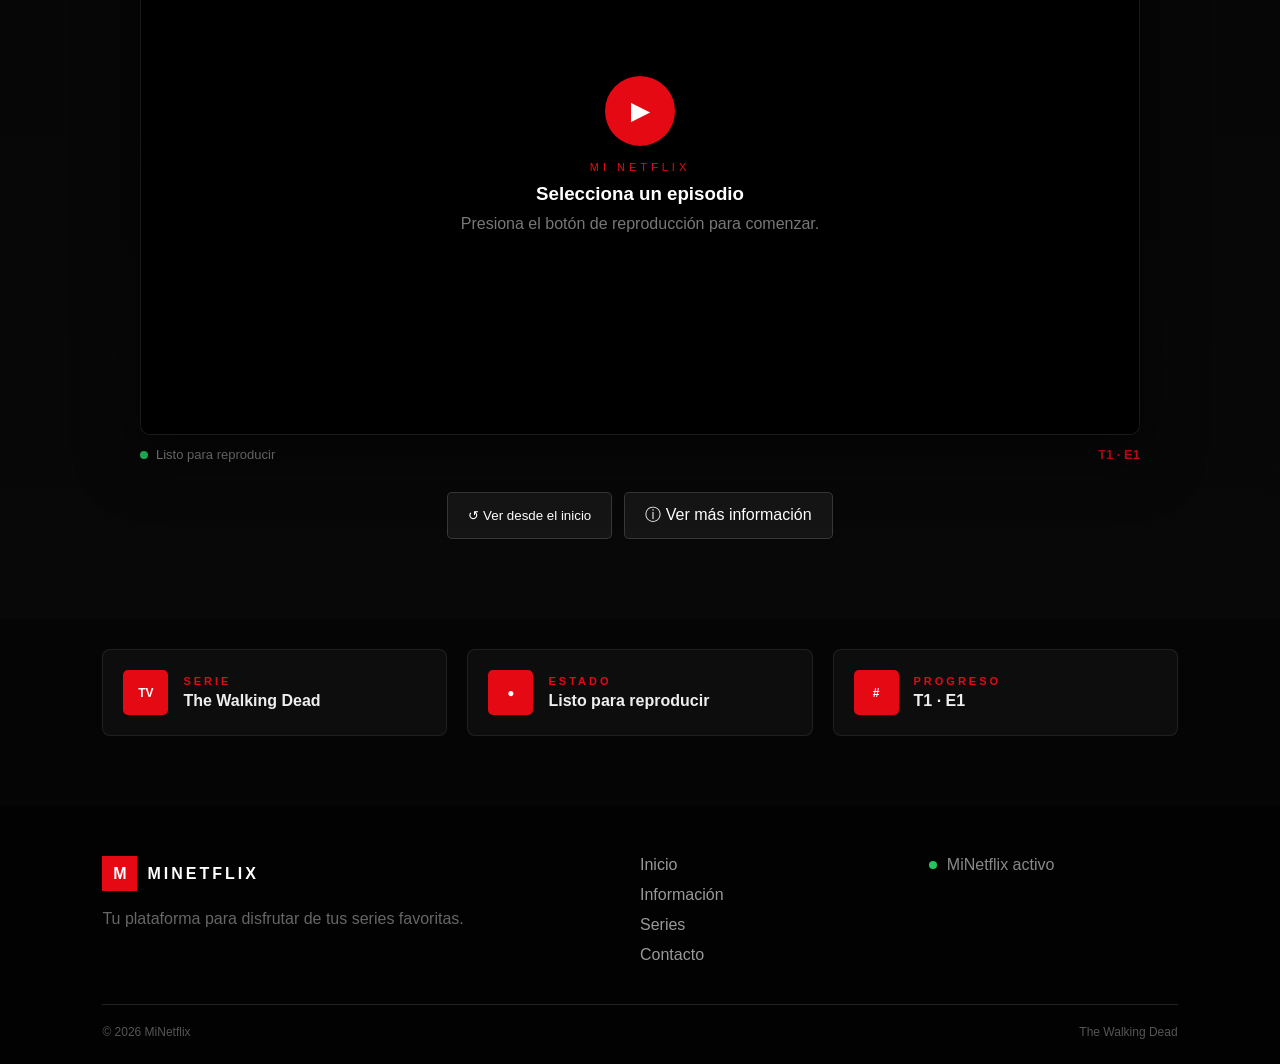
==== commit 4f2de06f: "Update index.html" ====
--- a/Serie1/index.html
+++ b/Serie1/index.html
@@ -1,3 +1,4 @@
+```html
 <!DOCTYPE html>
 <html lang="es">
 
@@ -35,375 +36,582 @@
 <body>
 
 
-    <!-- =========================================================
-         FONDO / TRAILER
-    ========================================================== -->
-
-    <div class="video-trailer">
-
-        <video
-            id="trailer"
-            autoplay
-            loop
-            muted
-            playsinline
-            preload="auto"
+<!-- =========================================================
+     FONDO / TRAILER
+========================================================= -->
+
+<div class="video-trailer">
+
+    <video
+        id="trailer"
+        autoplay
+        loop
+        muted
+        playsinline
+        preload="auto"
+    >
+
+        <source
+            src="peli/The Walking.mp4"
+            type="video/mp4"
         >
 
-            <source
-                src="peli/The Walking.mp4"
-                type="video/mp4"
+        Tu navegador no soporta video.
+
+    </video>
+
+
+    <div class="trailer-overlay"></div>
+
+    <div class="trailer-vignette"></div>
+
+</div>
+
+
+
+<!-- =========================================================
+     FONDO DEL VIDEO DEL EPISODIO
+========================================================= -->
+
+<div
+    class="video-background"
+    id="videoBackground"
+>
+
+    <video
+        id="videoPlayer"
+        muted
+        playsinline
+        preload="metadata"
+    >
+
+        <source
+            src="peli/TEMPORADA 1/TH3 W4LK1N1x01.mp4"
+            type="video/mp4"
+        >
+
+    </video>
+
+
+    <div class="background-overlay"></div>
+
+</div>
+
+
+
+<!-- =========================================================
+     CONTENEDOR PRINCIPAL
+========================================================= -->
+
+<main class="serie-container">
+
+
+
+    <!-- =====================================================
+         HERO
+    ====================================================== -->
+
+    <section class="hero-section">
+
+
+        <div class="hero-red-line"></div>
+
+
+        <div class="hero-content">
+
+
+            <!-- MARCA -->
+
+            <div class="serie-brand">
+
+                <span class="brand-mark">
+                    M
+                </span>
+
+                <span class="brand-name">
+                    MINETFLIX
+                </span>
+
+            </div>
+
+
+
+            <!-- SERIE ORIGINAL -->
+
+            <div class="original-label">
+
+                <span class="original-line"></span>
+
+                <span>
+                    SERIE ORIGINAL
+                </span>
+
+            </div>
+
+
+
+            <!-- TITULO -->
+
+            <h1 class="serie-title">
+
+                <span>
+                    THE
+                </span>
+
+                <span>
+                    WALKING
+                </span>
+
+                <span>
+                    DEAD
+                </span>
+
+            </h1>
+
+
+
+            <!-- META -->
+
+            <div class="serie-meta">
+
+                <span class="quality">
+                    HD
+                </span>
+
+                <span>
+                    2010
+                </span>
+
+                <span class="dot">
+                    •
+                </span>
+
+                <span>
+                    11 Temporadas
+                </span>
+
+                <span class="dot">
+                    •
+                </span>
+
+                <span>
+                    Drama
+                </span>
+
+                <span class="dot">
+                    •
+                </span>
+
+                <span>
+                    Terror
+                </span>
+
+            </div>
+
+
+
+            <!-- DESCRIPCION -->
+
+            <div class="serie-description">
+
+                <p>
+                    The Walking Dead es un mundo
+                    post-apocalíptico donde los muertos
+                    caminan entre los vivos, y la humanidad
+                    lucha por sobrevivir en medio del caos.
+                </p>
+
+            </div>
+
+
+
+            <!-- ACCIONES -->
+
+            <div class="hero-actions">
+
+                <button
+                    id="heroStartButton"
+                    class="hero-play-button"
+                    onclick="startEpisode()"
+                    type="button"
+                >
+
+                    <span class="play-symbol">
+                        ▶
+                    </span>
+
+                    <strong id="heroStartButtonText">
+                        Iniciar
+                    </strong>
+
+                </button>
+
+
+                <a
+                    href="./episodios/Untitled-1.html"
+                    class="hero-info-button"
+                >
+
+                    <span class="info-symbol">
+                        ⓘ
+                    </span>
+
+                    <span>
+                        Más información
+                    </span>
+
+                </a>
+
+            </div>
+
+
+
+            <!-- REACCIONES -->
+
+            <div class="reaction-area">
+
+                <span class="reaction-question">
+                    ¿Qué te parece?
+                </span>
+
+
+                <div class="like-dislike-buttons">
+
+                    <button
+                        id="likeButton"
+                        class="reaction-button"
+                        type="button"
+                        onclick="setReaction('like')"
+                    >
+
+                        <span>
+                            👍
+                        </span>
+
+                        <span>
+                            Me gusta
+                        </span>
+
+                    </button>
+
+
+                    <button
+                        id="dislikeButton"
+                        class="reaction-button"
+                        type="button"
+                        onclick="setReaction('dislike')"
+                    >
+
+                        <span>
+                            👎
+                        </span>
+
+                        <span>
+                            No me gusta
+                        </span>
+
+                    </button>
+
+                </div>
+
+            </div>
+
+
+        </div>
+
+
+
+        <!-- FADE -->
+
+        <div class="hero-bottom-fade"></div>
+
+
+    </section>
+
+
+
+    <!-- =====================================================
+         SECCION DE EPISODIOS
+    ====================================================== -->
+
+    <section class="episode-section">
+
+
+        <!-- CABECERA -->
+
+        <div class="section-heading">
+
+
+            <div class="heading-left">
+
+                <span class="section-kicker">
+                    THE WALKING DEAD
+                </span>
+
+
+                <div class="section-title-row">
+
+                    <h2>
+                        Reproducción
+                    </h2>
+
+                    <span class="heading-red-line"></span>
+
+                </div>
+
+            </div>
+
+
+            <div
+                class="current-episode-badge"
+                id="currentEpisodeBadge"
             >
-
-            Tu navegador no soporta video.
-
-        </video>
-
-        <div class="trailer-overlay"></div>
-
-        <div class="trailer-vignette"></div>
-
-    </div>
-
-
-
-    <!-- =========================================================
-         FONDO DEL VIDEO DEL EPISODIO
-    ========================================================== -->
-
-    <div
-        class="video-background"
-        id="videoBackground"
-    >
-
-        <video
-            id="videoPlayer"
-            muted
-            playsinline
-            preload="metadata"
+                T1 · E1
+            </div>
+
+
+        </div>
+
+
+
+        <!-- =================================================
+             EXPLORADOR
+        ================================================== -->
+
+        <div class="episode-explorer">
+
+
+            <div class="explorer-header">
+
+
+                <div>
+
+                    <span class="explorer-kicker">
+                        EXPLORA
+                    </span>
+
+                    <h3>
+                        Elige tu episodio
+                    </h3>
+
+                </div>
+
+
+                <button
+                    class="explorer-toggle"
+                    type="button"
+                    aria-label="Mostrar opciones"
+                >
+                    ▾
+                </button>
+
+
+            </div>
+
+
+
+            <!-- SELECTORES -->
+
+            <div class="episode-selectors">
+
+
+                <div class="selector-box">
+
+                    <label for="seasonSelect">
+                        TEMPORADA
+                    </label>
+
+
+                    <div class="select-wrapper">
+
+                        <select
+                            id="seasonSelect"
+                            onchange="changeSeason()"
+                        >
+                        </select>
+
+
+                        <span class="select-arrow">
+                            ▾
+                        </span>
+
+                    </div>
+
+                </div>
+
+
+
+                <div class="selector-box">
+
+                    <label for="episodeSelect">
+                        EPISODIO
+                    </label>
+
+
+                    <div class="select-wrapper">
+
+                        <select
+                            id="episodeSelect"
+                            onchange="changeEpisode()"
+                        >
+                        </select>
+
+
+                        <span class="select-arrow">
+                            ▾
+                        </span>
+
+                    </div>
+
+                </div>
+
+
+            </div>
+
+
+        </div>
+
+
+
+        <!-- =================================================
+             CONTROLES
+        ================================================== -->
+
+        <div
+            id="controlsContainer"
+            class="controls-container"
         >
 
-            <source
-                src="peli/TEMPORADA 1/TH3 W4LK1N1x01.mp4"
-                type="video/mp4"
+
+            <button
+                class="episode-button secondary"
+                onclick="previousEpisode()"
+                type="button"
+                aria-label="Episodio anterior"
             >
 
-        </video>
-
-        <div class="background-overlay"></div>
-
-    </div>
-
-
-
-    <!-- =========================================================
-         CONTENEDOR PRINCIPAL
-    ========================================================== -->
-
-    <main class="serie-container">
-
-
-
-        <!-- =====================================================
-             HERO
-        ====================================================== -->
-
-        <section class="hero-section">
-
-
-            <!-- Línea decorativa lateral -->
-
-            <div class="hero-red-line"></div>
-
-
-
-            <div class="hero-content">
-
-
-                <!-- =================================================
-                     MARCA
-                ================================================== -->
-
-                <div class="serie-brand">
-
-                    <span class="brand-mark">
-                        M
+                <span class="button-icon">
+                    ‹
+                </span>
+
+                <span>
+                    Anterior
+                </span>
+
+            </button>
+
+
+
+            <button
+                id="startButton"
+                class="episode-button primary"
+                onclick="startEpisode()"
+                type="button"
+            >
+
+                <span class="button-icon">
+                    ▶
+                </span>
+
+                <span id="startButtonText">
+                    Iniciar T1-E1
+                </span>
+
+            </button>
+
+
+
+            <button
+                class="episode-button secondary"
+                onclick="nextEpisode()"
+                type="button"
+                aria-label="Siguiente episodio"
+            >
+
+                <span>
+                    Siguiente
+                </span>
+
+                <span class="button-icon">
+                    ›
+                </span>
+
+            </button>
+
+
+        </div>
+
+
+
+        <!-- =================================================
+             REPRODUCTOR
+        ================================================== -->
+
+        <div class="player-section">
+
+
+            <div
+                id="videoContainer"
+                class="video-container"
+            >
+
+
+                <!--
+                    JAVASCRIPT INSERTARA EL VIDEO AQUI
+                -->
+
+
+                <div
+                    class="player-placeholder"
+                    id="playerPlaceholder"
+                >
+
+                    <div class="placeholder-icon">
+                        ▶
+                    </div>
+
+
+                    <span class="placeholder-label">
+                        MI NETFLIX
                     </span>
 
-                    <span class="brand-name">
-                        MINETFLIX
+
+                    <h3>
+                        Selecciona un episodio
+                    </h3>
+
+
+                    <p>
+                        Presiona el botón de reproducción
+                        para comenzar.
+                    </p>
+
+                </div>
+
+
+            </div>
+
+
+
+            <!-- ESTADO -->
+
+            <div class="player-status-row">
+
+
+                <div class="player-status">
+
+                    <span class="status-dot"></span>
+
+                    <span id="playerStatusText">
+                        Listo para reproducir
                     </span>
 
                 </div>
 
 
-
-                <!-- =================================================
-                     SERIE ORIGINAL
-                ================================================== -->
-
-                <div class="original-label">
-
-                    <span class="original-line"></span>
-
-                    <span>
-                        SERIE ORIGINAL
-                    </span>
-
-                </div>
-
-
-
-                <!-- =================================================
-                     TITULO
-                ================================================== -->
-
-                <h1 class="serie-title">
-
-                    <span>
-                        THE
-                    </span>
-
-                    <span>
-                        WALKING
-                    </span>
-
-                    <span>
-                        DEAD
-                    </span>
-
-                </h1>
-
-
-
-                <!-- =================================================
-                     META
-                ================================================== -->
-
-                <div class="serie-meta">
-
-
-                    <span class="quality">
-                        HD
-                    </span>
-
-
-                    <span>
-                        2010
-                    </span>
-
-
-                    <span class="dot">
-                        •
-                    </span>
-
-
-                    <span>
-                        11 Temporadas
-                    </span>
-
-
-                    <span class="dot">
-                        •
-                    </span>
-
-
-                    <span>
-                        Drama
-                    </span>
-
-
-                    <span class="dot">
-                        •
-                    </span>
-
-
-                    <span>
-                        Terror
-                    </span>
-
-
-                </div>
-
-
-
-                <!-- =================================================
-                     DESCRIPCION
-                ================================================== -->
-
-                <div class="serie-description">
-
-                    <p>
-                        The Walking Dead es un mundo post-apocalíptico
-                        donde los muertos caminan entre los vivos,
-                        y la humanidad lucha por sobrevivir en medio
-                        del caos.
-                    </p>
-
-                </div>
-
-
-
-                <!-- =================================================
-                     ACCIONES PRINCIPALES
-                ================================================== -->
-
-                <div class="hero-actions">
-
-
-                    <button
-                        id="heroStartButton"
-                        class="hero-play-button"
-                        onclick="startEpisode()"
-                        type="button"
-                    >
-
-                        <span class="play-symbol">
-                            ▶
-                        </span>
-
-                        <strong id="heroStartButtonText">
-                            Iniciar
-                        </strong>
-
-                    </button>
-
-
-
-                    <a
-                        href="./episodios/Untitled-1.html"
-                        class="hero-info-button"
-                    >
-
-                        <span class="info-symbol">
-                            ⓘ
-                        </span>
-
-                        <span>
-                            Más información
-                        </span>
-
-                    </a>
-
-
-                </div>
-
-
-
-                <!-- =================================================
-                     REACCIONES
-                ================================================== -->
-
-                <div class="reaction-area">
-
-
-                    <span class="reaction-question">
-                        ¿Qué te parece?
-                    </span>
-
-
-                    <div class="like-dislike-buttons">
-
-
-                        <button
-                            id="likeButton"
-                            class="reaction-button"
-                            type="button"
-                            onclick="setReaction('like')"
-                        >
-
-                            <span class="reaction-icon">
-                                👍
-                            </span>
-
-                            <span>
-                                Me gusta
-                            </span>
-
-                        </button>
-
-
-
-                        <button
-                            id="dislikeButton"
-                            class="reaction-button"
-                            type="button"
-                            onclick="setReaction('dislike')"
-                        >
-
-                            <span class="reaction-icon">
-                                👎
-                            </span>
-
-                            <span>
-                                No me gusta
-                            </span>
-
-                        </button>
-
-
-                    </div>
-
-
-                </div>
-
-
-            </div>
-
-
-
-            <!-- =================================================
-                 FADE INFERIOR
-            ================================================== -->
-
-            <div class="hero-bottom-fade"></div>
-
-
-        </section>
-
-
-
-        <!-- =====================================================
-             SECCION DE EPISODIOS
-        ====================================================== -->
-
-        <section class="episode-section">
-
-
-
-            <!-- =================================================
-                 CABECERA
-            ================================================== -->
-
-            <div class="section-heading">
-
-
-                <div class="heading-left">
-
-
-                    <span class="section-kicker">
-                        THE WALKING DEAD
-                    </span>
-
-
-                    <div class="section-title-row">
-
-                        <h2>
-                            Reproducción
-                        </h2>
-
-                        <span class="heading-red-line"></span>
-
-                    </div>
-
-
-                </div>
-
-
-
                 <div
-                    class="current-episode-badge"
-                    id="currentEpisodeBadge"
+                    class="player-current"
+                    id="playerCurrent"
                 >
                     T1 · E1
                 </div>
@@ -412,530 +620,268 @@
             </div>
 
 
-
-            <!-- =================================================
-                 EXPLORADOR DE EPISODIOS
-            ================================================== -->
-
-            <div class="episode-explorer">
-
-
-                <div class="explorer-header">
-
-
-                    <div>
-
-
-                        <span class="explorer-kicker">
-                            EXPLORA
-                        </span>
-
-
-                        <h3>
-                            Elige tu episodio
-                        </h3>
-
-
-                    </div>
-
-
-                    <button
-                        class="explorer-toggle"
-                        type="button"
-                        aria-label="Mostrar opciones"
-                    >
-                        ▾
-                    </button>
-
+        </div>
+
+
+
+        <!-- =================================================
+             ACCIONES INFERIORES
+        ================================================== -->
+
+        <div class="series-actions">
+
+
+            <button
+                id="restartButton"
+                class="action-button"
+                onclick="restartToFirstEpisode()"
+                type="button"
+            >
+
+                <span>
+                    ↺
+                </span>
+
+                <span>
+                    Ver desde el inicio
+                </span>
+
+            </button>
+
+
+
+            <a
+                href="./episodios/Untitled-1.html"
+                class="action-button info-action"
+            >
+
+                <span>
+                    ⓘ
+                </span>
+
+                <span>
+                    Ver más información
+                </span>
+
+            </a>
+
+
+        </div>
+
+
+    </section>
+
+
+
+    <!-- =====================================================
+         INFORMACION
+    ====================================================== -->
+
+    <section class="bottom-info">
+
+
+        <div class="info-card">
+
+            <div class="info-card-icon">
+                TV
+            </div>
+
+
+            <div class="info-card-content">
+
+                <span class="info-card-label">
+                    SERIE
+                </span>
+
+                <strong>
+                    The Walking Dead
+                </strong>
+
+            </div>
+
+        </div>
+
+
+
+        <div class="info-card">
+
+            <div class="info-card-icon status-icon">
+                ●
+            </div>
+
+
+            <div class="info-card-content">
+
+                <span class="info-card-label">
+                    ESTADO
+                </span>
+
+                <strong id="watchStatus">
+                    Listo para reproducir
+                </strong>
+
+            </div>
+
+        </div>
+
+
+
+        <div class="info-card">
+
+            <div class="info-card-icon">
+                #
+            </div>
+
+
+            <div class="info-card-content">
+
+                <span class="info-card-label">
+                    PROGRESO
+                </span>
+
+                <strong id="progressText">
+                    T1 · E1
+                </strong>
+
+            </div>
+
+        </div>
+
+
+    </section>
+
+
+
+    <!-- MARCA LATERAL -->
+
+    <div class="episodes-side-label">
+        EPISODIOS
+    </div>
+
+
+
+    <!-- =====================================================
+         FOOTER
+    ====================================================== -->
+
+    <footer>
+
+
+        <div class="footer-inner">
+
+
+            <!-- MARCA -->
+
+            <div class="footer-brand">
+
+                <div class="footer-logo">
+
+                    <span class="footer-logo-mark">
+                        M
+                    </span>
+
+                    <span class="footer-logo-text">
+                        MINETFLIX
+                    </span>
 
                 </div>
 
 
-
-                <!-- =================================================
-                     SELECTORES
-                ================================================== -->
-
-                <div class="episode-selectors">
-
-
-                    <div class="selector-box">
-
-
-                        <label for="seasonSelect">
-                            TEMPORADA
-                        </label>
-
-
-                        <div class="select-wrapper">
-
-                            <select
-                                id="seasonSelect"
-                                onchange="changeSeason()"
-                            >
-                            </select>
-
-                            <span class="select-arrow">
-                                ▾
-                            </span>
-
-                        </div>
-
-
-                    </div>
-
-
-
-                    <div class="selector-box">
-
-
-                        <label for="episodeSelect">
-                            EPISODIO
-                        </label>
-
-
-                        <div class="select-wrapper">
-
-                            <select
-                                id="episodeSelect"
-                                onchange="changeEpisode()"
-                            >
-                            </select>
-
-                            <span class="select-arrow">
-                                ▾
-                            </span>
-
-                        </div>
-
-
-                    </div>
-
-
-                </div>
-
-
-            </div>
-
-
-
-            <!-- =================================================
-                 CONTROLES DE EPISODIOS
-            ================================================== -->
-
-            <div
-                id="controlsContainer"
-                class="controls-container"
-            >
-
-
-                <button
-                    class="episode-button secondary"
-                    onclick="previousEpisode()"
-                    type="button"
-                    aria-label="Episodio anterior"
+                <p class="footer-description">
+                    Tu plataforma para disfrutar de tus
+                    series favoritas.
+                </p>
+
+            </div>
+
+
+
+            <!-- ENLACES -->
+
+            <div class="footer-links">
+
+                <a
+                    href="./index.html"
+                    class="footer-link"
                 >
-
-                    <span class="button-icon">
-                        ‹
-                    </span>
-
-                    <span>
-                        Anterior
-                    </span>
-
-                </button>
-
-
-
-                <button
-                    id="startButton"
-                    class="episode-button primary"
-                    onclick="startEpisode()"
-                    type="button"
-                >
-
-                    <span class="button-icon">
-                        ▶
-                    </span>
-
-                    <span id="startButtonText">
-                        Iniciar T1-E1
-                    </span>
-
-                </button>
-
-
-
-                <button
-                    class="episode-button secondary"
-                    onclick="nextEpisode()"
-                    type="button"
-                    aria-label="Siguiente episodio"
-                >
-
-                    <span>
-                        Siguiente
-                    </span>
-
-                    <span class="button-icon">
-                        ›
-                    </span>
-
-                </button>
-
-
-            </div>
-
-
-
-            <!-- =================================================
-                 REPRODUCTOR
-            ================================================== -->
-
-            <div class="player-section">
-
-
-                <div
-                    id="videoContainer"
-                    class="video-container"
-                >
-
-
-                    <!--
-                        TU JAVASCRIPT PUEDE INSERTAR EL VIDEO
-                        AQUÍ COMO YA LO HACÍA.
-                    -->
-
-
-                    <div
-                        class="player-placeholder"
-                        id="playerPlaceholder"
-                    >
-
-
-                        <div class="placeholder-glow"></div>
-
-
-                        <div class="placeholder-icon">
-                            ▶
-                        </div>
-
-
-                        <span class="placeholder-label">
-                            MI NETFLIX
-                        </span>
-
-
-                        <h3>
-                            Selecciona un episodio
-                        </h3>
-
-
-                        <p>
-                            Presiona el botón de reproducción
-                            para comenzar.
-                        </p>
-
-
-                    </div>
-
-
-                </div>
-
-
-
-                <!-- Estado debajo del reproductor -->
-
-                <div class="player-status-row">
-
-
-                    <div class="player-status">
-
-
-                        <span class="status-dot"></span>
-
-
-                        <span id="playerStatusText">
-                            Listo para reproducir
-                        </span>
-
-
-                    </div>
-
-
-
-                    <div
-                        class="player-current"
-                        id="playerCurrent"
-                    >
-                        T1 · E1
-                    </div>
-
-
-                </div>
-
-
-            </div>
-
-
-
-            <!-- =================================================
-                 ACCIONES INFERIORES
-            ================================================== -->
-
-            <div class="series-actions">
-
-
-                <button
-                    id="restartButton"
-                    class="action-button"
-                    onclick="restartToFirstEpisode()"
-                    type="button"
-                >
-
-                    <span>
-                        ↺
-                    </span>
-
-                    <span>
-                        Ver desde el inicio
-                    </span>
-
-                </button>
-
+                    Inicio
+                </a>
 
 
                 <a
                     href="./episodios/Untitled-1.html"
-                    class="action-button info-action"
+                    class="footer-link"
                 >
-
-                    <span>
-                        ⓘ
-                    </span>
-
-                    <span>
-                        Ver más información
-                    </span>
-
+                    Información
                 </a>
 
 
-            </div>
-
-
-
-        </section>
-
-
-
-        <!-- =====================================================
-             INFORMACION INFERIOR
-        ====================================================== -->
-
-        <section class="bottom-info">
-
-
-            <div class="info-card">
-
-
-                <div class="info-card-icon">
-                    TV
-                </div>
-
-
-                <div class="info-card-content">
-
-
-                    <span class="info-card-label">
-                        SERIE
-                    </span>
-
-
-                    <strong>
-                        The Walking Dead
-                    </strong>
-
-
-                </div>
-
-
-            </div>
-
-
-
-            <div class="info-card">
-
-
-                <div class="info-card-icon status-icon">
-                    ●
-                </div>
-
-
-                <div class="info-card-content">
-
-
-                    <span class="info-card-label">
-                        ESTADO
-                    </span>
-
-
-                    <strong id="watchStatus">
-                        Listo para reproducir
-                    </strong>
-
-
-                </div>
-
-
-            </div>
-
-
-
-            <div class="info-card">
-
-
-                <div class="info-card-icon">
-                    #
-                </div>
-
-
-                <div class="info-card-content">
-
-
-                    <span class="info-card-label">
-                        PROGRESO
-                    </span>
-
-
-                    <strong id="progressText">
-                        T1 · E1
-                    </strong>
-
-
-                </div>
-
-
-            </div>
-
-
-        </section>
-
-
-
-        <!-- =====================================================
-             MARCA DE AGUA / LATERAL
-        ====================================================== -->
-
-        <div class="episodes-side-label">
-            EPISODIOS
+                <a
+                    href="#"
+                    class="footer-link"
+                >
+                    Series
+                </a>
+
+
+                <a
+                    href="#"
+                    class="footer-link"
+                >
+                    Contacto
+                </a>
+
+            </div>
+
+
+
+            <!-- ESTADO -->
+
+            <div class="footer-status">
+
+                <span class="footer-status-dot"></span>
+
+                <span>
+                    MiNetflix activo
+                </span>
+
+            </div>
+
+
         </div>
 
-<!-- =========================================================
-     FOOTER
-========================================================= -->
-
-<footer class="site-footer">
-
-    <div class="footer-inner">
-
-        <!-- MARCA -->
-
-        <div class="footer-brand">
-
-            <div class="footer-logo">
-
-                <span class="footer-logo-mark">
-                    M
-                </span>
-
-                <span class="footer-logo-text">
-                    MINETFLIX
-                </span>
-
-            </div>
-
-            <p class="footer-description">
-                Tu plataforma para disfrutar de tus series
-                favoritas.
-            </p>
+
+
+        <!-- LINEA -->
+
+        <div class="footer-divider"></div>
+
+
+
+        <!-- PARTE INFERIOR -->
+
+        <div class="footer-bottom">
+
+            <span>
+                © 2026 MiNetflix
+            </span>
+
+            <span>
+                The Walking Dead
+            </span>
 
         </div>
 
 
-        <!-- ENLACES -->
-
-        <div class="footer-links">
-
-            <a
-                href="./index.html"
-                class="footer-link"
-            >
-                Inicio
-            </a>
-
-            <a
-                href="./episodios/Untitled-1.html"
-                class="footer-link"
-            >
-                Información
-            </a>
-
-            <a
-                href="#"
-                class="footer-link"
-            >
-                Series
-            </a>
-
-            <a
-                href="#"
-                class="footer-link"
-            >
-                Contacto
-            </a>
-
-        </div>
-
-
-        <!-- ESTADO -->
-
-        <div class="footer-status">
-
-            <span class="footer-status-dot"></span>
-
-            <span>
-                MiNetflix activo
-            </span>
-
-        </div>
-
-    </div>
-
-
-    <!-- LINEA -->
-
-    <div class="footer-divider"></div>
-
-
-    <!-- PARTE INFERIOR -->
-
-    <div class="footer-bottom">
-
-        <span>
-            © 2026 MiNetflix
-        </span>
-
-        <span>
-            The Walking Dead
-        </span>
-
-    </div>
-
-  </footer>
-
-    </main>
+    </footer>
+
+
+</main>
+
+
+
+
+
 
 
 
@@ -2106,4 +2052,4 @@
 
 
 </body>
-</html>+</html>
--- a/Serie1/styles.css
+++ b/Serie1/styles.css
@@ -1279,4 +1279,413 @@
         width: 100%;
     }
 
-}+}
+
+
+
+
+
+```css
+/* =========================================================
+   FIX VIDEO — MANTENER DENTRO DEL MARCO
+========================================================= */
+
+.video-container {
+    position: relative;
+    width: 100%;
+    aspect-ratio: 16 / 9;
+
+    overflow: hidden;
+
+    background: #000;
+
+    border-radius: 10px;
+
+    border: 1px solid rgba(255,255,255,.1);
+
+    box-shadow:
+        0 20px 60px
+        rgba(0,0,0,.6);
+}
+
+
+/* IFRAME DEL VIDEO */
+
+.video-container iframe {
+    position: absolute;
+
+    top: 0;
+    left: 0;
+
+    width: 100%;
+    height: 100%;
+
+    display: block;
+
+    border: none;
+
+    margin: 0;
+    padding: 0;
+}
+
+
+/* VIDEO HTML5 */
+
+.video-container video {
+    position: absolute;
+
+    top: 0;
+    left: 0;
+
+    width: 100%;
+    height: 100%;
+
+    display: block;
+
+    object-fit: contain;
+
+    margin: 0;
+    padding: 0;
+
+    border: none;
+
+    background: #000;
+}
+
+
+/* EVITA QUE ELEMENTOS INTERNOS MODIFIQUEN
+   EL TAMAÑO DEL MARCO */
+
+.video-container > * {
+    max-width: 100%;
+}
+
+
+/* =========================================================
+   MÓVIL
+========================================================= */
+
+@media (max-width: 768px) {
+
+    .video-container {
+        width: 100%;
+
+        aspect-ratio: 16 / 9;
+
+        min-height: 0;
+
+        height: auto;
+
+        margin: 0 auto;
+
+        border-radius: 8px;
+    }
+
+    .video-container iframe,
+    .video-container video {
+        position: absolute;
+
+        inset: 0;
+
+        width: 100%;
+        height: 100%;
+    }
+
+}
+
+
+/* =========================================================
+   TELÉFONOS PEQUEÑOS
+========================================================= */
+
+@media (max-width: 480px) {
+
+    .video-container {
+        width: 100%;
+
+        aspect-ratio: 16 / 9;
+
+        border-radius: 6px;
+    }
+
+}
+```
+
+
+
+
+/* =========================================================
+   VIDEO — REPRODUCTOR FIJO
+========================================================= */
+
+.player-section {
+    width: 100%;
+    max-width: 1000px;
+    margin: 0 auto;
+}
+
+.video-container {
+    position: relative;
+
+    width: 100%;
+    aspect-ratio: 16 / 9;
+
+    background: #000;
+
+    border-radius: 10px;
+
+    overflow: hidden;
+
+    border: 1px solid rgba(255,255,255,.1);
+
+    box-shadow:
+        0 20px 60px
+        rgba(0,0,0,.6);
+}
+
+
+/* =========================================================
+   VIDEO INSERTADO POR JAVASCRIPT
+========================================================= */
+
+.video-container video {
+    position: absolute;
+
+    top: 0;
+    left: 0;
+
+    width: 100%;
+    height: 100%;
+
+    display: block;
+
+    object-fit: contain;
+
+    background: #000;
+
+    border: none;
+
+    margin: 0;
+    padding: 0;
+}
+
+
+/* =========================================================
+   IFRAME — POR SI USAS UNO
+========================================================= */
+
+.video-container iframe {
+    position: absolute;
+
+    top: 0;
+    left: 0;
+
+    width: 100%;
+    height: 100%;
+
+    display: block;
+
+    border: none;
+
+    margin: 0;
+    padding: 0;
+}
+
+
+/* =========================================================
+   PLACEHOLDER
+========================================================= */
+
+.player-placeholder {
+    position: absolute;
+
+    inset: 0;
+
+    width: 100%;
+    height: 100%;
+
+    display: flex;
+
+    flex-direction: column;
+
+    align-items: center;
+    justify-content: center;
+
+    color: #888;
+
+    text-align: center;
+
+    background: #000;
+
+    z-index: 2;
+}
+
+
+/* Cuando el video está activo,
+   el placeholder puede desaparecer */
+
+.video-container.playing .player-placeholder {
+    display: none;
+}
+
+
+/* =========================================================
+   ICONO PLACEHOLDER
+========================================================= */
+
+.placeholder-icon {
+    width: 70px;
+    height: 70px;
+
+    border-radius: 50%;
+
+    display: flex;
+
+    align-items: center;
+    justify-content: center;
+
+    background: #e50914;
+
+    color: white;
+
+    font-size: 25px;
+
+    margin-bottom: 15px;
+}
+
+
+/* =========================================================
+   TEXTO PLACEHOLDER
+========================================================= */
+
+.placeholder-label {
+    font-size: 11px;
+
+    letter-spacing: 4px;
+
+    color: #e50914;
+}
+
+.player-placeholder h3 {
+    color: white;
+
+    margin: 10px 0;
+}
+
+.player-placeholder p {
+    color: #777;
+
+    margin: 0;
+}
+
+
+/* =========================================================
+   ESTADO DEBAJO DEL VIDEO
+========================================================= */
+
+.player-status-row {
+    display: flex;
+
+    justify-content: space-between;
+
+    align-items: center;
+
+    width: 100%;
+
+    margin-top: 12px;
+
+    color: #888;
+
+    font-size: 13px;
+}
+
+.player-status {
+    display: flex;
+
+    align-items: center;
+
+    gap: 8px;
+}
+
+.status-dot,
+.footer-status-dot {
+    width: 8px;
+    height: 8px;
+
+    flex-shrink: 0;
+
+    border-radius: 50%;
+
+    background: #22c55e;
+
+    display: inline-block;
+}
+
+.player-current {
+    color: #e50914;
+
+    font-weight: bold;
+}
+
+
+/* =========================================================
+   IMPORTANTE:
+   EVITA QUE EL VIDEO CAMBIE EL ALTO DEL CONTENEDOR
+========================================================= */
+
+.video-container > video,
+.video-container > iframe {
+    max-width: none;
+    max-height: none;
+}
+
+
+/* =========================================================
+   MÓVIL
+========================================================= */
+
+@media (max-width: 768px) {
+
+    .player-section {
+        width: 100%;
+        max-width: 100%;
+    }
+
+    .video-container {
+        width: 100%;
+
+        aspect-ratio: 16 / 9;
+
+        border-radius: 8px;
+    }
+
+    .video-container video,
+    .video-container iframe {
+        width: 100%;
+        height: 100%;
+    }
+
+    .player-status-row {
+        font-size: 12px;
+    }
+}
+
+
+/* =========================================================
+   CELULARES PEQUEÑOS
+========================================================= */
+
+@media (max-width: 480px) {
+
+    .video-container {
+        width: 100%;
+
+        aspect-ratio: 16 / 9;
+
+        border-radius: 6px;
+    }
+
+    .player-status-row {
+        margin-top: 10px;
+    }
+}
